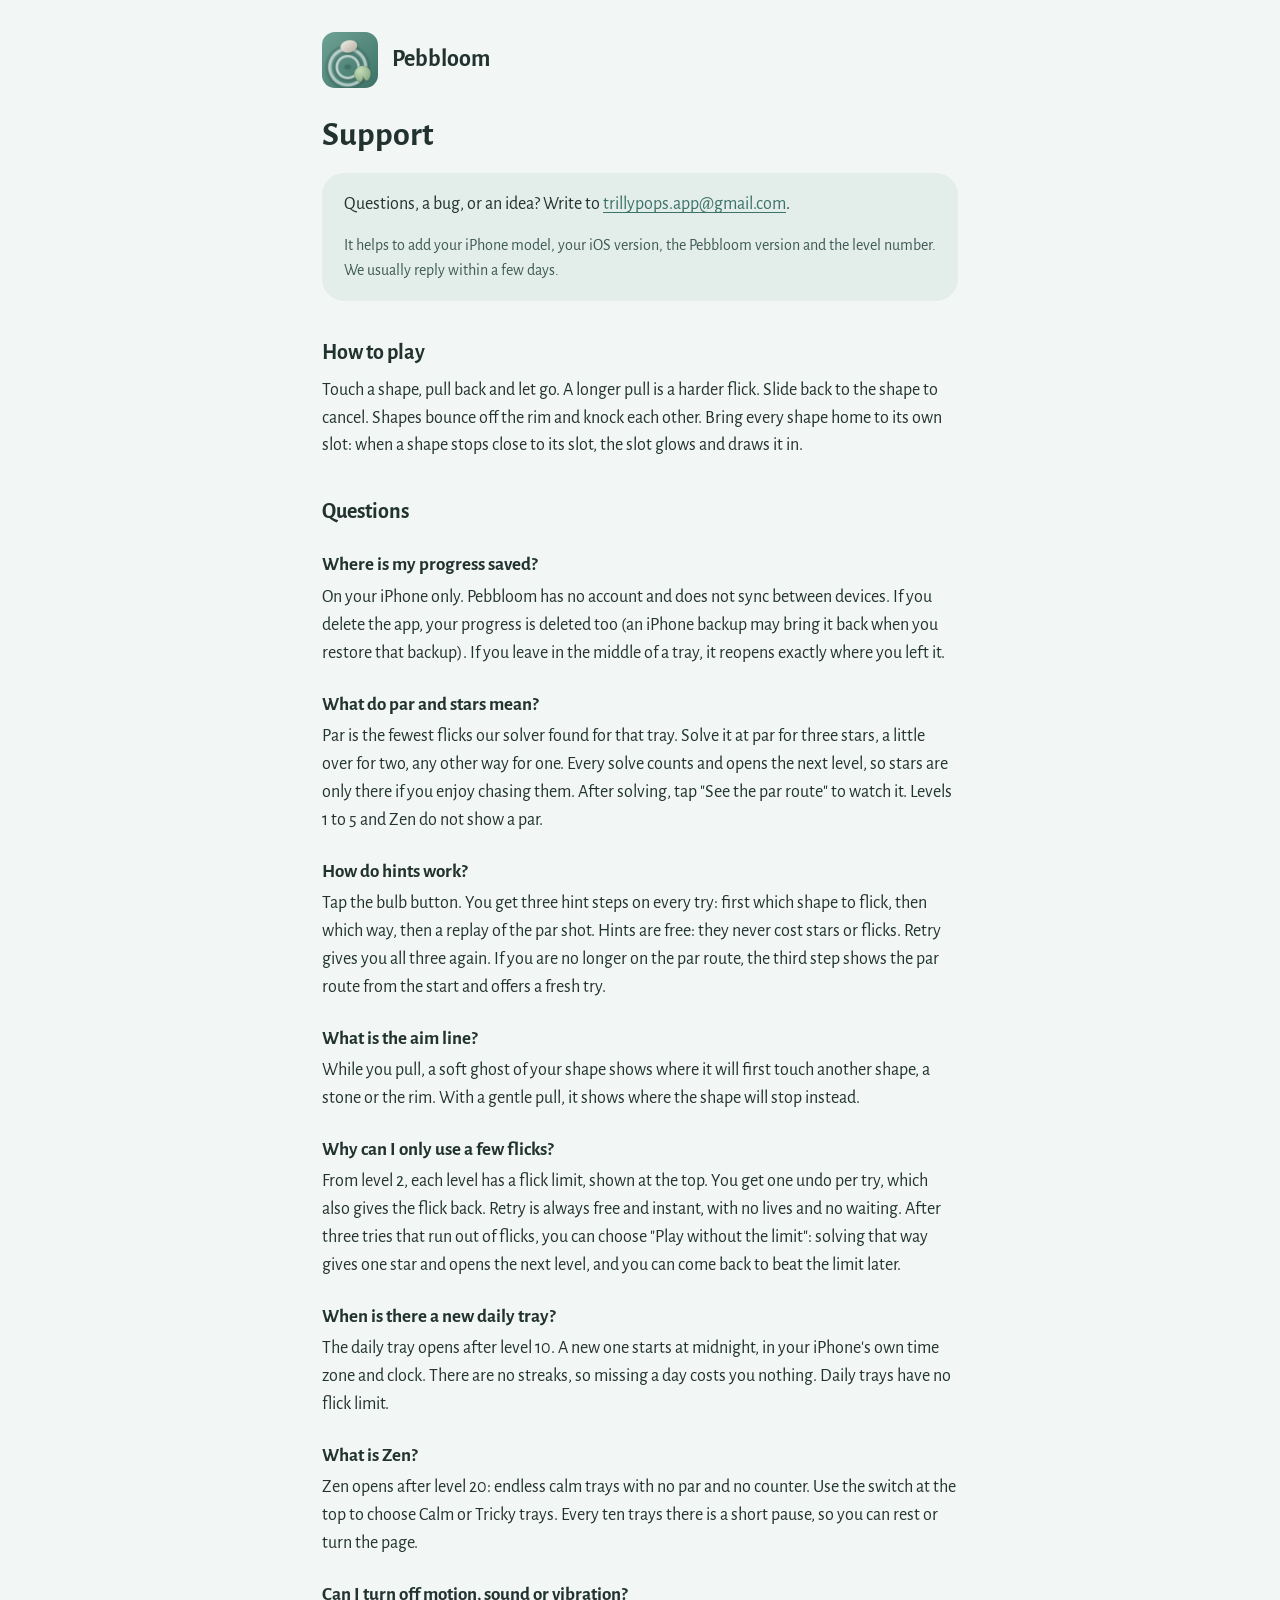
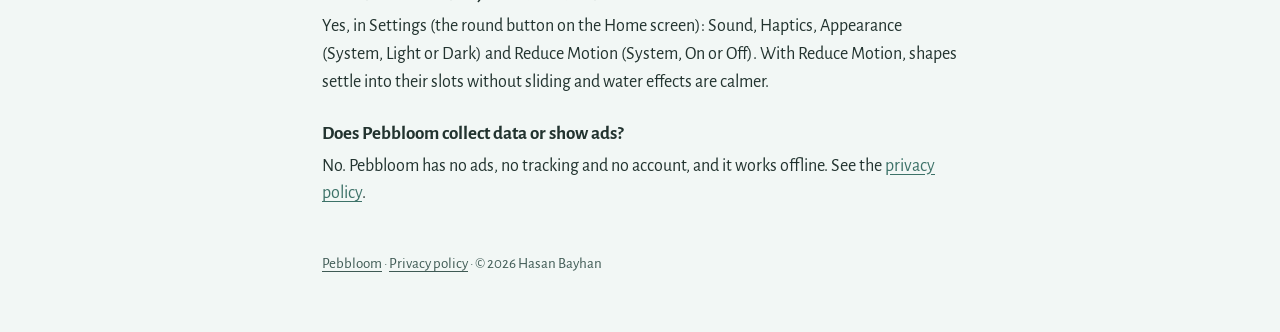
==== support/index.html @ e861c4fa "Pebbloom support and privacy pages" ====
<!doctype html>
<html lang="en">
<head>
<meta charset="utf-8">
<meta name="viewport" content="width=device-width, initial-scale=1">
<title>Pebbloom - Support</title>
<meta name="description" content="Help for Pebbloom: contact, progress, hints, flick limits and the daily tray.">
<link rel="icon" type="image/png" href="../assets/icon-256.png">
<link rel="stylesheet" href="../assets/site.css">
</head>
<body>
<main>
  <header class="site"><img src="../assets/icon-256.png" alt="Pebbloom app icon"><a href="../">Pebbloom</a></header>

  <h1>Support</h1>
  <div class="card">
    <p>Questions, a bug, or an idea? Write to <a href="mailto:trillypops.app@gmail.com?subject=Pebbloom">trillypops.app@gmail.com</a>.</p>
    <p class="meta">It helps to add your iPhone model, your iOS version, the Pebbloom version and the level number. We usually reply within a few days.</p>
  </div>

  <h2>How to play</h2>
  <p>Touch a shape, pull back and let go. A longer pull is a harder flick. Slide back to the shape to cancel. Shapes bounce off the rim and knock each other. Bring every shape home to its own slot: when a shape stops close to its slot, the slot glows and draws it in.</p>

  <h2>Questions</h2>

  <h3>Where is my progress saved?</h3>
  <p>On your iPhone only. Pebbloom has no account and does not sync between devices. If you delete the app, your progress is deleted too (an iPhone backup may bring it back when you restore that backup). If you leave in the middle of a tray, it reopens exactly where you left it.</p>

  <h3>What do par and stars mean?</h3>
  <p>Par is the fewest flicks our solver found for that tray. Solve it at par for three stars, a little over for two, any other way for one. Every solve counts and opens the next level, so stars are only there if you enjoy chasing them. After solving, tap "See the par route" to watch it. Levels 1 to 5 and Zen do not show a par.</p>

  <h3>How do hints work?</h3>
  <p>Tap the bulb button. You get three hint steps on every try: first which shape to flick, then which way, then a replay of the par shot. Hints are free: they never cost stars or flicks. Retry gives you all three again. If you are no longer on the par route, the third step shows the par route from the start and offers a fresh try.</p>

  <h3>What is the aim line?</h3>
  <p>While you pull, a soft ghost of your shape shows where it will first touch another shape, a stone or the rim. With a gentle pull, it shows where the shape will stop instead.</p>

  <h3>Why can I only use a few flicks?</h3>
  <p>From level 2, each level has a flick limit, shown at the top. You get one undo per try, which also gives the flick back. Retry is always free and instant, with no lives and no waiting. After three tries that run out of flicks, you can choose "Play without the limit": solving that way gives one star and opens the next level, and you can come back to beat the limit later.</p>

  <h3>When is there a new daily tray?</h3>
  <p>The daily tray opens after level 10. A new one starts at midnight, in your iPhone's own time zone and clock. There are no streaks, so missing a day costs you nothing. Daily trays have no flick limit.</p>

  <h3>What is Zen?</h3>
  <p>Zen opens after level 20: endless calm trays with no par and no counter. Use the switch at the top to choose Calm or Tricky trays. Every ten trays there is a short pause, so you can rest or turn the page.</p>

  <h3>Can I turn off motion, sound or vibration?</h3>
  <p>Yes, in Settings (the round button on the Home screen): Sound, Haptics, Appearance (System, Light or Dark) and Reduce Motion (System, On or Off). With Reduce Motion, shapes settle into their slots without sliding and water effects are calmer.</p>

  <h3>Does Pebbloom collect data or show ads?</h3>
  <p>No. Pebbloom has no ads, no tracking and no account, and it works offline. See the <a href="../privacy/">privacy policy</a>.</p>

  <footer><a href="../">Pebbloom</a> &middot; <a href="../privacy/">Privacy policy</a> &middot; &copy; 2026 Hasan Bayhan</footer>
</main>
</body>
</html>
---- assets/site.css ----
/* Pebbloom site - tokens from docs/art/style-guide.md (light + dark) */
@font-face { font-family: "Alegreya Sans"; src: url("fonts/AlegreyaSans-Regular.ttf") format("truetype"); font-weight: 400; font-display: swap; }
@font-face { font-family: "Alegreya Sans"; src: url("fonts/AlegreyaSans-Bold.ttf") format("truetype"); font-weight: 700; font-display: swap; }
:root {
  color-scheme: light dark;
  --bg: #F2F7F5; --surface: #E3EEEA; --text: #22332F; --muted: #3F5A54; --accent: #3D7268; --water: #C6E4DA; --water-hi: #E2F3ED;
}
@media (prefers-color-scheme: dark) {
  :root { --bg: #1B2422; --surface: #26322F; --text: #E6F0EC; --muted: #B9CCC6; --accent: #9DD8CB; --water: #344F49; --water-hi: #436159; }
}
* { box-sizing: border-box; }
html { -webkit-text-size-adjust: 100%; }
body {
  margin: 0; background: var(--bg); color: var(--text);
  font: 18px/1.55 "Alegreya Sans", -apple-system, BlinkMacSystemFont, "Segoe UI", system-ui, sans-serif;
}
main { max-width: 680px; margin: 0 auto; padding: 32px 22px 56px; }
header.site { display: flex; align-items: center; gap: 14px; margin-bottom: 28px; }
header.site img { width: 56px; height: 56px; border-radius: 13px; }
header.site a { color: var(--text); text-decoration: none; font-weight: 700; font-size: 24px; }
h1 { font-size: 34px; line-height: 1.15; margin: 0 0 10px; }
h2 { font-size: 22px; margin: 34px 0 8px; }
h3 { font-size: 19px; margin: 22px 0 4px; }
p, ul { margin: 0 0 14px; }
ul { padding-left: 22px; }
li { margin-bottom: 6px; }
a { color: var(--accent); text-underline-offset: 3px; }
.lead { font-size: 21px; color: var(--muted); }
.card { background: var(--surface); border-radius: 22px; padding: 18px 22px; margin: 18px 0; }
.card p:last-child, .card ul:last-child { margin-bottom: 0; }
.pond { height: 10px; border-radius: 10px; margin: 26px 0; background: linear-gradient(90deg, var(--water-hi), var(--water), var(--water-hi)); }
.meta { color: var(--muted); font-size: 16px; }
nav.links { display: flex; flex-wrap: wrap; gap: 10px; margin: 22px 0; }
nav.links a { display: inline-block; background: var(--accent); color: var(--bg); text-decoration: none; font-weight: 700; padding: 10px 20px; border-radius: 999px; }
footer { margin-top: 44px; color: var(--muted); font-size: 15px; }
footer a { color: var(--muted); }
@media (prefers-reduced-motion: no-preference) { nav.links a { transition: opacity .2s ease; } nav.links a:hover { opacity: .85; } }
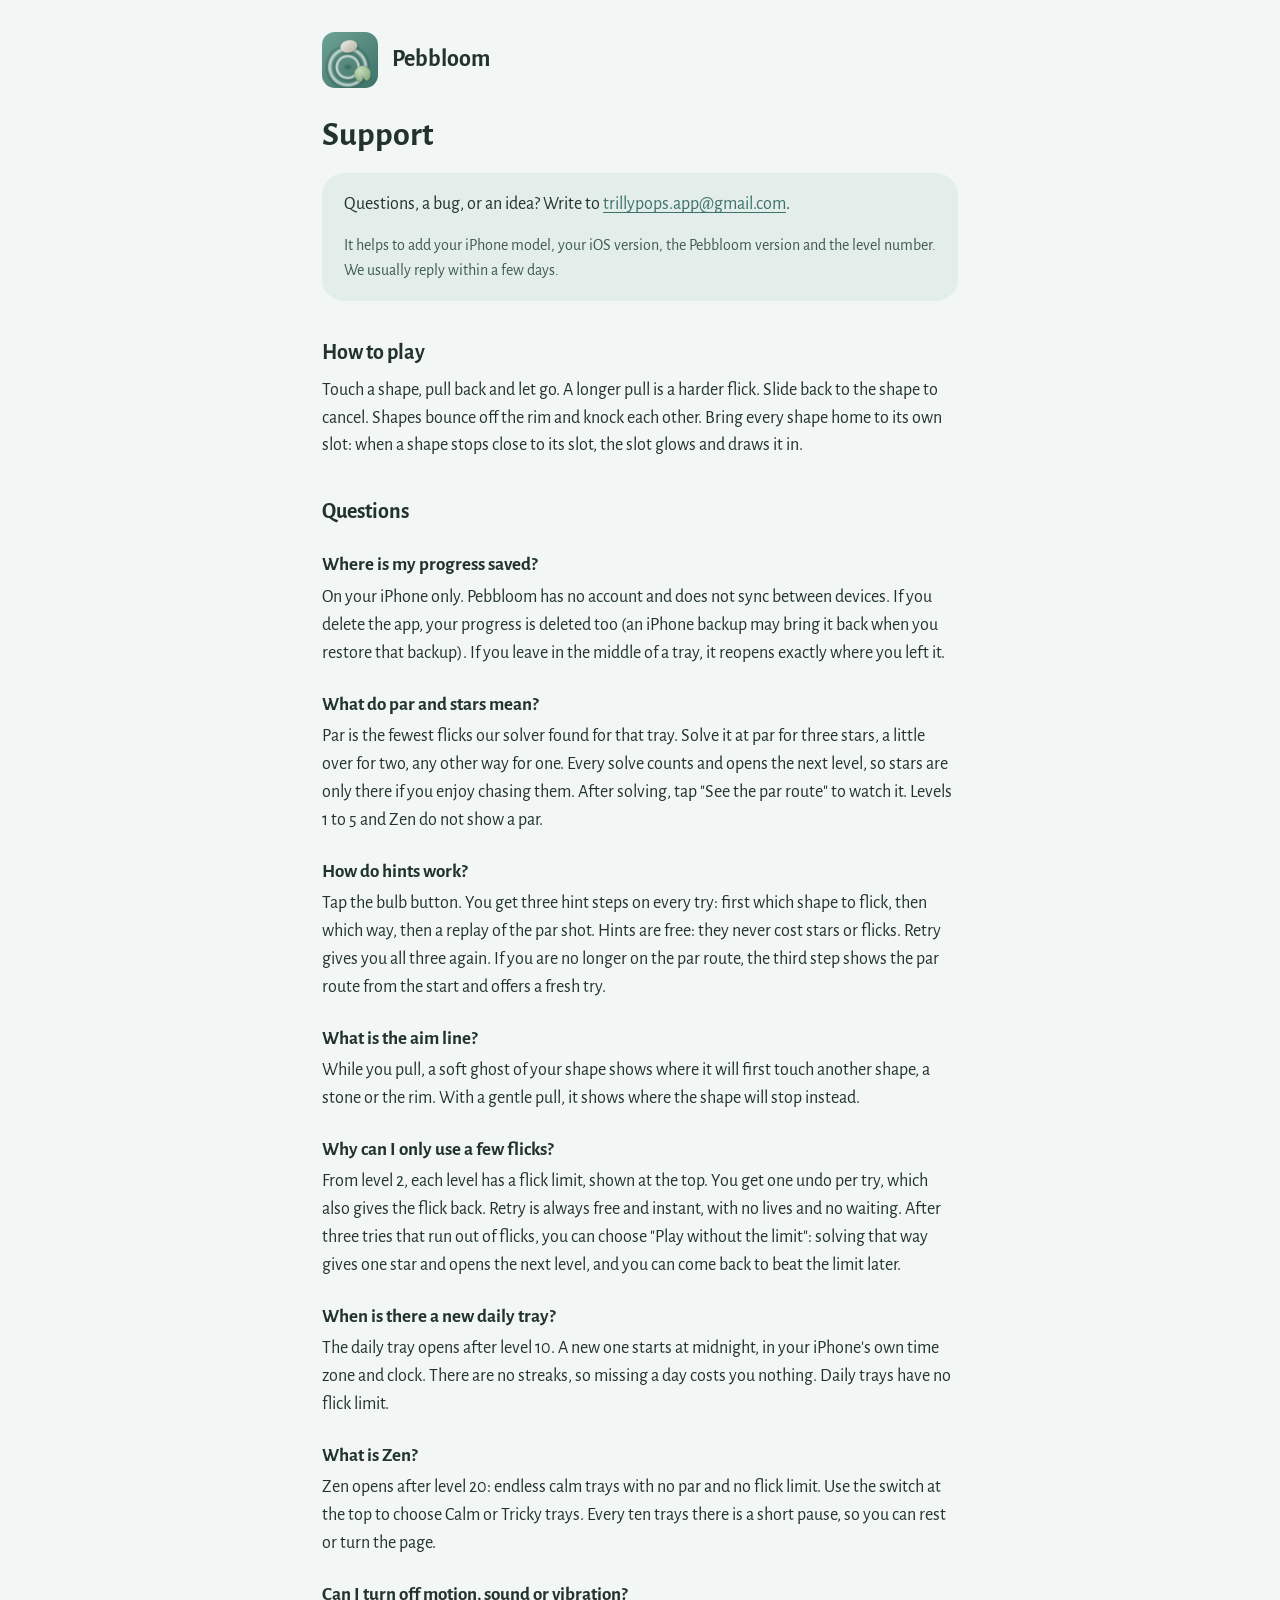
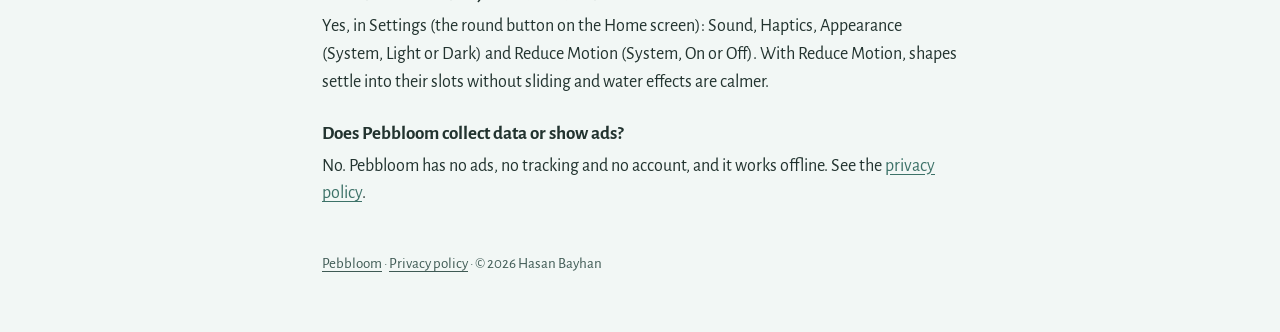
==== commit 40426acb: "Update Pebbloom site" ====
--- a/support/index.html
+++ b/support/index.html
@@ -42,7 +42,7 @@
   <p>The daily tray opens after level 10. A new one starts at midnight, in your iPhone's own time zone and clock. There are no streaks, so missing a day costs you nothing. Daily trays have no flick limit.</p>
 
   <h3>What is Zen?</h3>
-  <p>Zen opens after level 20: endless calm trays with no par and no counter. Use the switch at the top to choose Calm or Tricky trays. Every ten trays there is a short pause, so you can rest or turn the page.</p>
+  <p>Zen opens after level 20: endless calm trays with no par and no flick limit. Use the switch at the top to choose Calm or Tricky trays. Every ten trays there is a short pause, so you can rest or turn the page.</p>
 
   <h3>Can I turn off motion, sound or vibration?</h3>
   <p>Yes, in Settings (the round button on the Home screen): Sound, Haptics, Appearance (System, Light or Dark) and Reduce Motion (System, On or Off). With Reduce Motion, shapes settle into their slots without sliding and water effects are calmer.</p>
